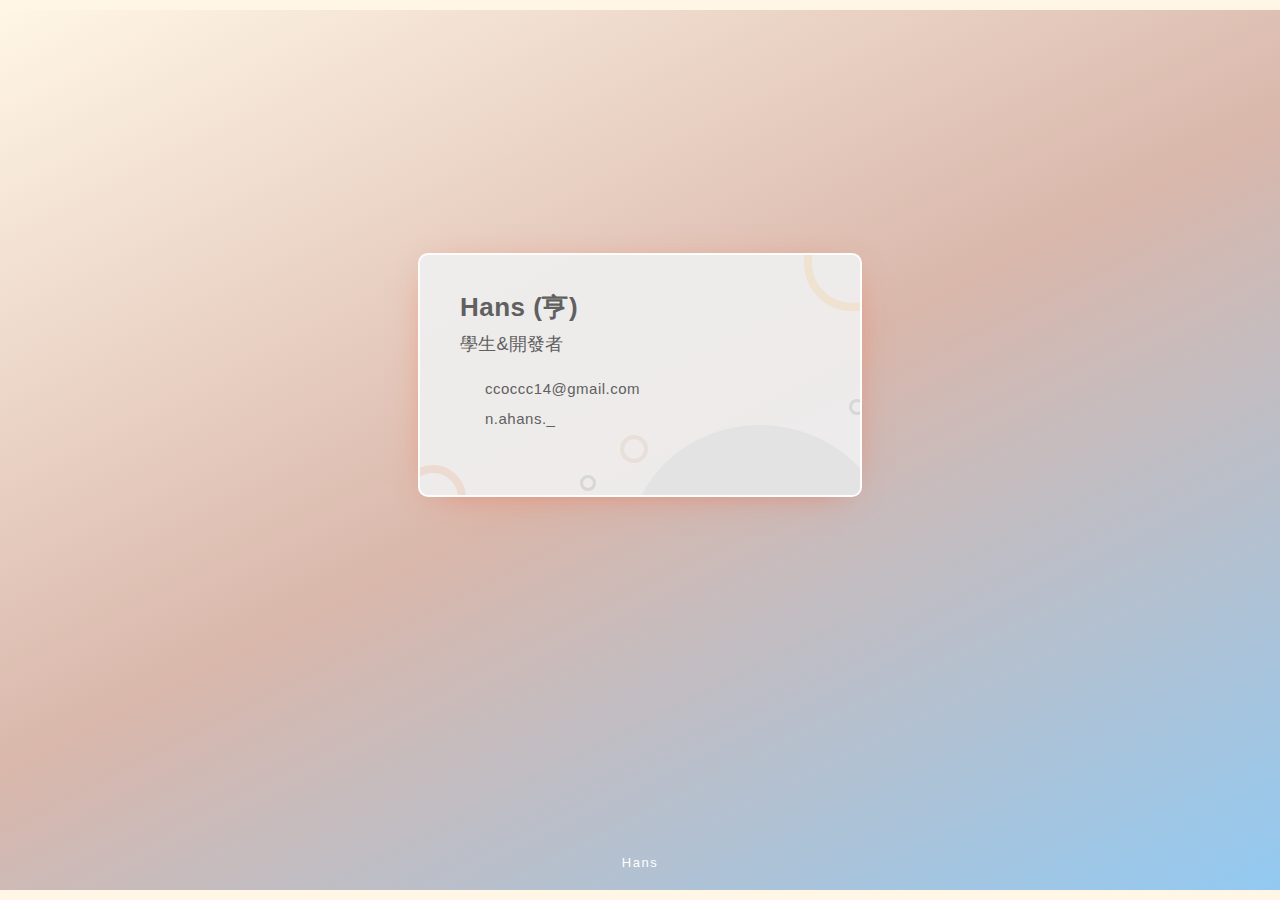
==== index.html @ b52e093e "modified:   index.html" ====
<!DOCTYPE html>
<html lang="en">

<head>
  <meta charset="UTF-8">
  <title>Hans-亨</title>
  <link rel="stylesheet" href="./style.css">
  <meta name="viewport" content="width=device-width, initial-scale=1.0">
</head>

<body>
  <div class="namecard">
    <h2>Hans (亨)</h2>
    <h3>學生&開發者</h3>
    <div class="mail">ccoccc14@gmail.com</div>
    <div class="igid">n.ahans._</div>
    <a href="https://linktr.ee/n.ahans._" target="_blank"><div class="qr"></div></a>
    <div class="circle circle1"></div>
    <div class="circle circle2"></div>
    <div class="circle circle3"></div>
    <div class="circle circle4"></div>
    <div class="circle circle5"></div>
    <div class="circle circle6"></div>

  </div>

  <div class="copy">Hans</div>
  <!-- partial -->

</body>

</html>
---- style.css ----
a{
  text-decoration: none;
}
a:hover {
    transition: .3s
}

body,html {
    width: 100%;
    height: 100%;
    padding: 0;
    margin: 0;
    background: linear-gradient( 333deg, #92c9f1, #d9b7ab, #fff6e6);
    border-top: 5px solid #fff6e6;
    border-bottom: 5px solid #fff6e6;
    box-sizing: border-box;
    overflow: hidden;
    font-family: 'Baloo 2', 'Noto Sans TC', sans-serif;
}

.bgmark{
    font-size: 20rem;
    font-weight: 400;
    line-height: 25rem;
    color: #f5f5f51c;
    text-align: center;
    top: 0;
    position: absolute;
    z-index: 0;
}

.namecard {
    width: 360px;
    height: 160px;
    padding: 40px;
    margin: auto;
    margin-top: 27vh;
    background: #efefefed;
    border-radius: 10px;
    border: solid 2px #ffffffe0;
    position: relative;
    overflow: hidden;
    letter-spacing: 0.5px;
    color: #606060;
    box-shadow:0 5px 35px -18px rgb(243 79 42 / 82%);
    transition-duration: .2s;
}

.namecard:hover{
    margin-top: 28vh;
    box-shadow: 0px 15px 30px -20px rgb(143 79 42 / 72%)
}


.qr{
   width: 140px;
   height: 140px;
   position: absolute;
   right: 35px;
   bottom: 50px;
   background: url(https://images-ext-2.discordapp.net/external/Av8R_G99vcV7LTo66HN3oDi737zAjpGGHrXaFAf8c18/%3Fsize%3D1024/https/cdn.discordapp.com/avatars/851062442330816522/a_492b3c7e87d2b6f95b4c23c0c71d0eff.gif?width=600&height=600);
   border-radius: 8px;
   background-size: cover;
   z-index: 88;
}

.circle {
  position: absolute;
}

.circle1{
    width: 80px;
    height: 80px;
    border-radius: 100%;
    top: -40px;
    right: -40px;
    border: 8px solid #efe2d0;
}

.circle2{
    width: 50px;
    height: 50px;
    border-radius: 100%;
    top: 210px;
    left: -20px;
    border: 8px solid #eddbd2;
}

.circle3{
    width: 20px;
    height: 20px;
    border-radius: 100%;
    top: 180px;
    left: 200px;
    border: 4px solid #e7dfd8;
}

.circle4{
    width: 60px;
    height: 40px;
    border-radius: 100%;
    bottom: -170px;
    right: -30px;
    border: 100px solid #e3e3e3;
}

.circle5{
    width: 10px;
    height: 10px;
    border-radius: 100%;
    top: 220px;
    left: 160px;
    border: 3px solid #d5d7d9;
}

.circle6{
    width: 10px;
    height: 10px;
    border-radius: 100%;
    bottom: 80px;
    right: -5px;
    border: 3px solid #d5d7d9;
}

.namecard h2{
  margin-top: -5px;
  height: 20px;
  font-size: 26px;
  font-weight: 600;
  color: #606060;
  letter-spacing: 0.5px;
  posititon: relative;
  z-index:88;
}
.namecard h3{
  color: #606060;
  height: 24px;
  font-weight: 500;
  font-size: 18px;
  letter-spacing: 0.2px;
}

.mail {
    padding-left: 25px;
    background: url('https://cdn0.iconfinder.com/data/icons/eon-social-media-contact-info-2/32/mail_email_e-mail_letter-48.png') no-repeat;
    background-size: 16px 16px;
    background-position: 0 8px;
    line-height: 30px;
    font-size: 15px;
}
  
.phone {
    padding-left: 25px;
    background: url('https://cdn0.iconfinder.com/data/icons/mobile-basic-vol-1/32/Mobile_Iphone-48.png') no-repeat;
    background-size: 16px 16px;
    background-position: 0 8px;
    line-height: 30px;
    font-size: 15px;
}
  
.igid{
    padding-left: 25px;
    background: url('https://cdn2.iconfinder.com/data/icons/social-networks-18/100/Instagram_logo-512.png') no-repeat;
    background-size: 16px 16px;
    background-position: 0 8px;
    line-height: 30px;
    font-size: 15px;
    
}

.copy{
    width: 100vw;
    text-align: center;
    color: #fff;
    font-weight: 400;
    font-size: 13px;
    letter-spacing: 1.5px;
    position: absolute;
    bottom: 30px;
}
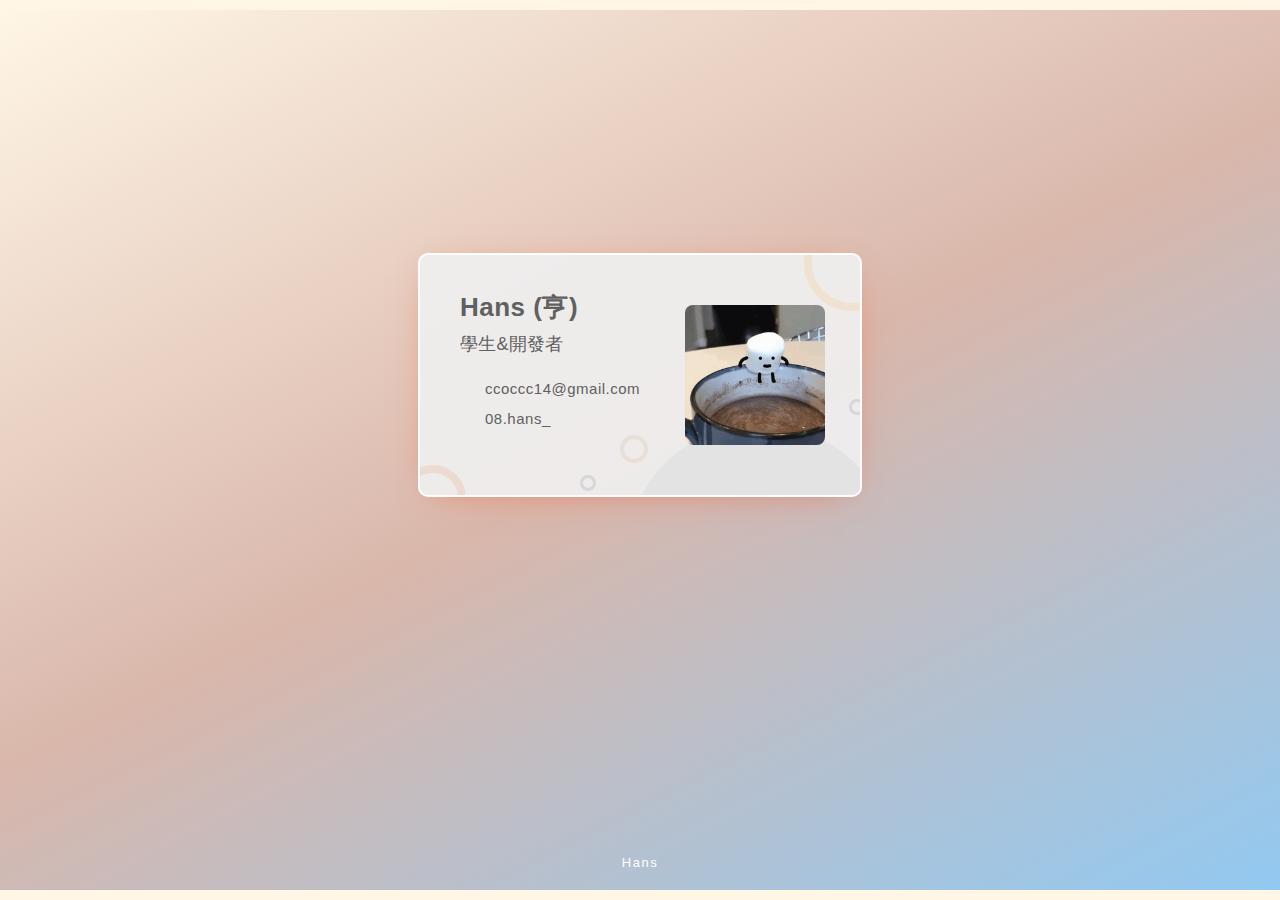
==== commit e375bb63: "new file:   avatar.gif 	modified:   index.html 	modified:   style.css" ====
--- a/index.html
+++ b/index.html
@@ -4,6 +4,10 @@
 <head>
   <meta charset="UTF-8">
   <title>Hans-亨</title>
+  <meta name="description" content="嗨嗨!!我是一位台灣的高中生.w.">
+  <meta property="og:title" content="Hans-亨" />
+  <meta property="og:image" content="./avatar.gif" />
+  <meta property="og:description" content="嗨嗨!!我是一位台灣的高中生.w." />
   <link rel="stylesheet" href="./style.css">
   <meta name="viewport" content="width=device-width, initial-scale=1.0">
 </head>
@@ -13,8 +17,10 @@
     <h2>Hans (亨)</h2>
     <h3>學生&開發者</h3>
     <div class="mail">ccoccc14@gmail.com</div>
-    <div class="igid">n.ahans._</div>
-    <a href="https://linktr.ee/n.ahans._" target="_blank"><div class="qr"></div></a>
+    <div class="igid">08.hans_</div>
+    <a href="https://linktr.ee/08.hans_" target="_blank">
+      <div class="qr"></div>
+    </a>
     <div class="circle circle1"></div>
     <div class="circle circle2"></div>
     <div class="circle circle3"></div>
--- a/style.css
+++ b/style.css
@@ -1,24 +1,26 @@
-a{
-  text-decoration: none;
-}
-a:hover {
+a {
+    text-decoration: none;
+  }
+
+  a:hover {
     transition: .3s
-}
-
-body,html {
+  }
+
+  body,
+  html {
     width: 100%;
     height: 100%;
     padding: 0;
     margin: 0;
-    background: linear-gradient( 333deg, #92c9f1, #d9b7ab, #fff6e6);
+    background: linear-gradient(333deg, #92c9f1, #d9b7ab, #fff6e6);
     border-top: 5px solid #fff6e6;
     border-bottom: 5px solid #fff6e6;
     box-sizing: border-box;
     overflow: hidden;
     font-family: 'Baloo 2', 'Noto Sans TC', sans-serif;
-}
-
-.bgmark{
+  }
+
+  .bgmark {
     font-size: 20rem;
     font-weight: 400;
     line-height: 25rem;
@@ -27,9 +29,9 @@
     top: 0;
     position: absolute;
     z-index: 0;
-}
-
-.namecard {
+  }
+
+  .namecard {
     width: 360px;
     height: 160px;
     padding: 40px;
@@ -42,133 +44,132 @@
     overflow: hidden;
     letter-spacing: 0.5px;
     color: #606060;
-    box-shadow:0 5px 35px -18px rgb(243 79 42 / 82%);
+    box-shadow: 0 5px 35px -18px rgb(243 79 42 / 82%);
     transition-duration: .2s;
-}
-
-.namecard:hover{
-    margin-top: 28vh;
-    box-shadow: 0px 15px 30px -20px rgb(143 79 42 / 72%)
-}
-
-
-.qr{
-   width: 140px;
-   height: 140px;
-   position: absolute;
-   right: 35px;
-   bottom: 50px;
-   background: url(https://images-ext-2.discordapp.net/external/Av8R_G99vcV7LTo66HN3oDi737zAjpGGHrXaFAf8c18/%3Fsize%3D1024/https/cdn.discordapp.com/avatars/851062442330816522/a_492b3c7e87d2b6f95b4c23c0c71d0eff.gif?width=600&height=600);
-   border-radius: 8px;
-   background-size: cover;
-   z-index: 88;
-}
-
-.circle {
-  position: absolute;
-}
-
-.circle1{
+  }
+
+
+
+
+
+  .qr {
+    width: 140px;
+    height: 140px;
+    position: absolute;
+    right: 35px;
+    bottom: 50px;
+    background: url(./avatar.gif);
+    border-radius: 8px;
+    background-size: cover;
+    z-index: 88;
+  }
+
+  .circle {
+    position: absolute;
+  }
+
+  .circle1 {
     width: 80px;
     height: 80px;
     border-radius: 100%;
     top: -40px;
     right: -40px;
     border: 8px solid #efe2d0;
-}
-
-.circle2{
+  }
+
+  .circle2 {
     width: 50px;
     height: 50px;
     border-radius: 100%;
     top: 210px;
     left: -20px;
     border: 8px solid #eddbd2;
-}
-
-.circle3{
+  }
+
+  .circle3 {
     width: 20px;
     height: 20px;
     border-radius: 100%;
     top: 180px;
     left: 200px;
     border: 4px solid #e7dfd8;
-}
-
-.circle4{
+  }
+
+  .circle4 {
     width: 60px;
     height: 40px;
     border-radius: 100%;
     bottom: -170px;
     right: -30px;
     border: 100px solid #e3e3e3;
-}
-
-.circle5{
+  }
+
+  .circle5 {
     width: 10px;
     height: 10px;
     border-radius: 100%;
     top: 220px;
     left: 160px;
     border: 3px solid #d5d7d9;
-}
-
-.circle6{
+  }
+
+  .circle6 {
     width: 10px;
     height: 10px;
     border-radius: 100%;
     bottom: 80px;
     right: -5px;
     border: 3px solid #d5d7d9;
-}
-
-.namecard h2{
-  margin-top: -5px;
-  height: 20px;
-  font-size: 26px;
-  font-weight: 600;
-  color: #606060;
-  letter-spacing: 0.5px;
-  posititon: relative;
-  z-index:88;
-}
-.namecard h3{
-  color: #606060;
-  height: 24px;
-  font-weight: 500;
-  font-size: 18px;
-  letter-spacing: 0.2px;
-}
-
-.mail {
+  }
+
+  .namecard h2 {
+    margin-top: -5px;
+    height: 20px;
+    font-size: 26px;
+    font-weight: 600;
+    color: #606060;
+    letter-spacing: 0.5px;
+    posititon: relative;
+    z-index: 88;
+  }
+
+  .namecard h3 {
+    color: #606060;
+    height: 24px;
+    font-weight: 500;
+    font-size: 18px;
+    letter-spacing: 0.2px;
+  }
+
+  .mail {
     padding-left: 25px;
     background: url('https://cdn0.iconfinder.com/data/icons/eon-social-media-contact-info-2/32/mail_email_e-mail_letter-48.png') no-repeat;
     background-size: 16px 16px;
     background-position: 0 8px;
     line-height: 30px;
     font-size: 15px;
-}
-  
-.phone {
+  }
+
+  .phone {
     padding-left: 25px;
     background: url('https://cdn0.iconfinder.com/data/icons/mobile-basic-vol-1/32/Mobile_Iphone-48.png') no-repeat;
     background-size: 16px 16px;
     background-position: 0 8px;
     line-height: 30px;
     font-size: 15px;
-}
-  
-.igid{
+  }
+
+  .igid {
     padding-left: 25px;
     background: url('https://cdn2.iconfinder.com/data/icons/social-networks-18/100/Instagram_logo-512.png') no-repeat;
     background-size: 16px 16px;
     background-position: 0 8px;
     line-height: 30px;
     font-size: 15px;
-    
-}
-
-.copy{
+
+  }
+
+  .copy {
     width: 100vw;
     text-align: center;
     color: #fff;
@@ -177,4 +178,30 @@
     letter-spacing: 1.5px;
     position: absolute;
     bottom: 30px;
-}+  }
+
+  @media only screen and (max-width: 600px) {
+    .namecard {
+      width: 160px;
+      height: 360px;
+      margin-top: 0;
+      /* 移除垂直方向的間距 */
+      transform: rotate(0);
+      margin:23%
+      /* 移除卡片的旋轉 */
+    }
+
+
+
+  }
+
+  @media only screen and (min-width: 601px) {
+    .namecard {
+      transform: rotate(0);
+    }
+
+    .namecard:hover {
+      margin-top: 28vh;
+      /* 在大屏幕上使用较大的移动幅度 */
+    }
+  }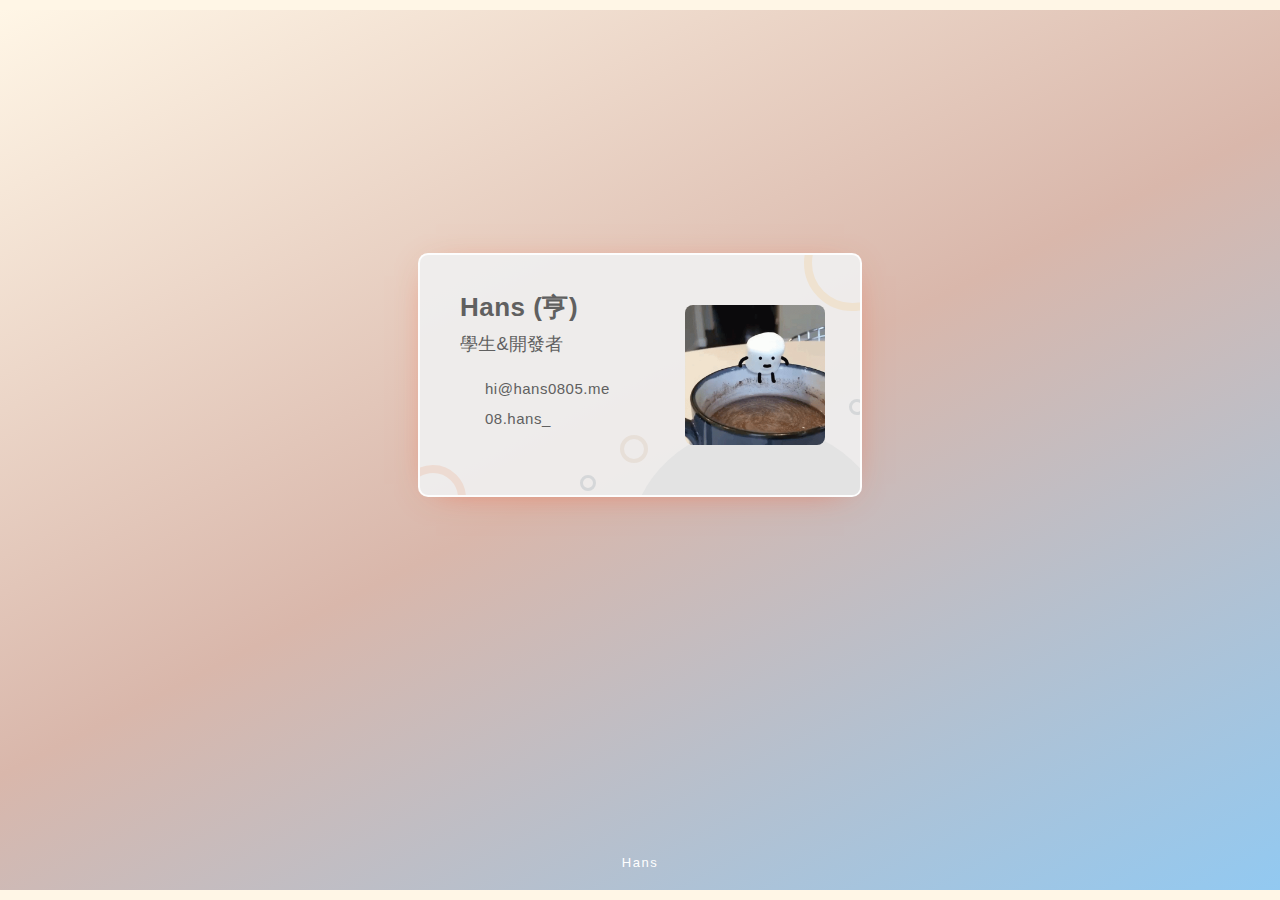
==== commit dbd6cd7f: "Update index.html" ====
--- a/index.html
+++ b/index.html
@@ -10,13 +10,69 @@
   <meta property="og:description" content="嗨嗨!!我是一位台灣的高中生.w." />
   <link rel="stylesheet" href="./style.css">
   <meta name="viewport" content="width=device-width, initial-scale=1.0">
+  <!-- Google tag (gtag.js) -->
+<script async src="https://www.googletagmanager.com/gtag/js?id=G-DR4VR4K20V"></script>
+<script>
+  window.dataLayer = window.dataLayer || [];
+  function gtag(){dataLayer.push(arguments);}
+  gtag('js', new Date());
+
+  gtag('config', 'G-DR4VR4K20V');
+</script>
+<!--下雪
+  <script src="https://code.jquery.com/jquery-3.6.0.min.js"></script>
+  <script type="text/javascript">
+(function($){
+	$.fn.snow = function(options){
+	var $flake = $('<div id="snowbox" />').css({'position': 'absolute','z-index':'9999', 'top': '-50px'}).html('&#10052;'),
+	documentHeight 	= $(document).height(),
+	documentWidth	= $(document).width(),
+	defaults = {
+		minSize		: 10,
+		maxSize		: 20,
+		newOn		: 1000,
+		flakeColor	: "#AFDAEF" /* 此处可以定义雪花颜色，若要白色可以改为#FFFFFF */
+	},
+	options	= $.extend({}, defaults, options);
+	var interval= setInterval( function(){
+	var startPositionLeft = Math.random() * documentWidth - 100,
+	startOpacity = 0.5 + Math.random(),
+	sizeFlake = options.minSize + Math.random() * options.maxSize,
+	endPositionTop = documentHeight - 200,
+	endPositionLeft = startPositionLeft - 500 + Math.random() * 500,
+	durationFall = documentHeight * 10 + Math.random() * 5000;
+	$flake.clone().appendTo('body').css({
+		left: startPositionLeft,
+		opacity: startOpacity,
+		'font-size': sizeFlake,
+		color: options.flakeColor
+	}).animate({
+		top: endPositionTop,
+		left: endPositionLeft,
+		opacity: 0.2
+	},durationFall,'linear',function(){
+		$(this).remove()
+	});
+	}, options.newOn);
+    };
+})(jQuery);
+$(function(){
+    $.fn.snow({ 
+	    minSize: 5, /* 定义雪花最小尺寸 */
+	    maxSize: 50,/* 定义雪花最大尺寸 */
+	    newOn: 300  /* 定义密集程度，数字越小越密集 */
+    });
+});
+  </script>
+	-->
+	
 </head>
 
 <body>
   <div class="namecard">
     <h2>Hans (亨)</h2>
     <h3>學生&開發者</h3>
-    <div class="mail">ccoccc14@gmail.com</div>
+    <div class="mail"><a style="color:#606060" href="mailto:hi@hans0805.me">hi@hans0805.me</a></div>
     <div class="igid">08.hans_</div>
     <a href="https://linktr.ee/08.hans_" target="_blank">
       <div class="qr"></div>
@@ -35,4 +91,4 @@
 
 </body>
 
-</html>+</html>
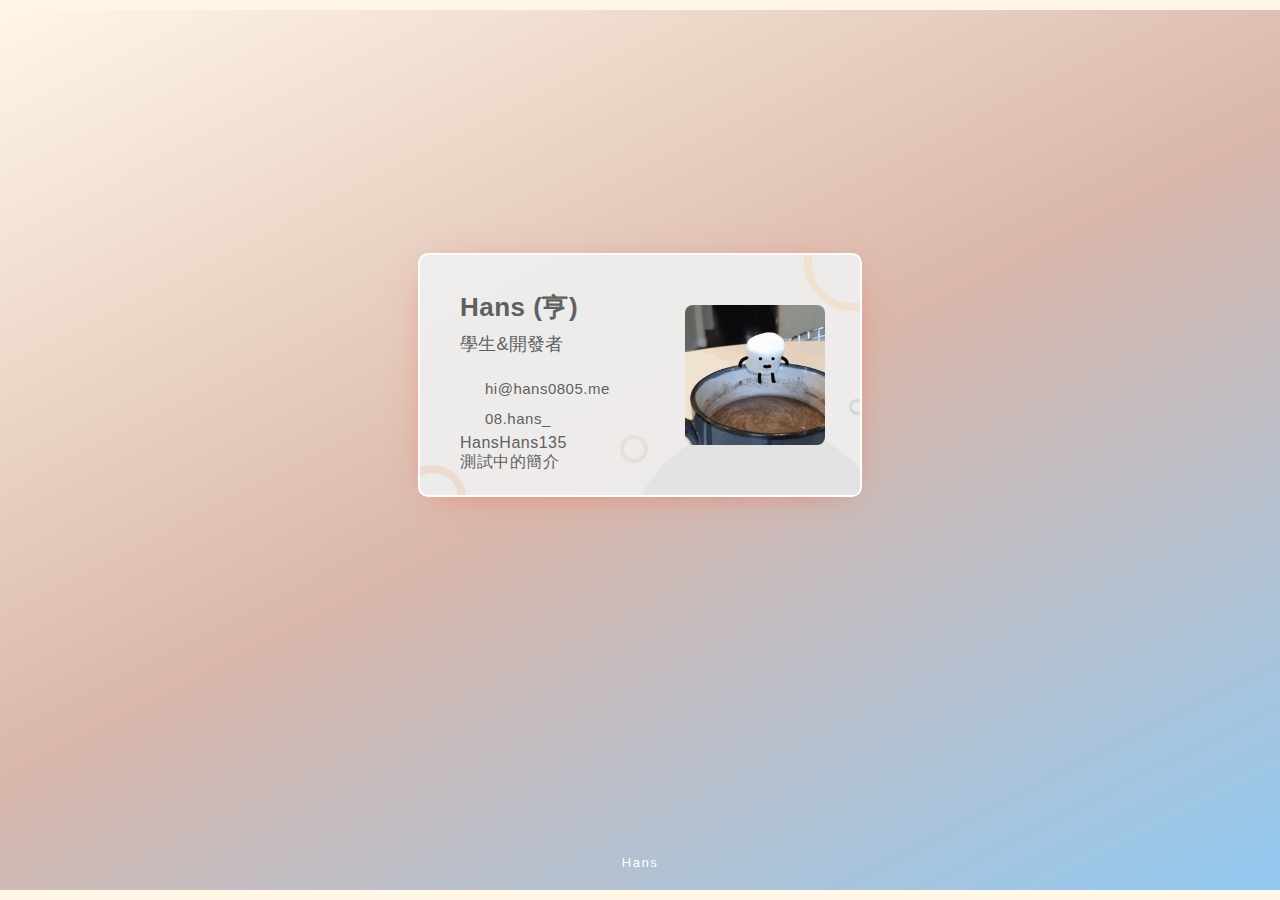
==== commit 44e3144b: "修復輪播" ====
--- a/index.html
+++ b/index.html
@@ -1,94 +1,103 @@
-<!DOCTYPE html>
-<html lang="en">
-
-<head>
-  <meta charset="UTF-8">
-  <title>Hans-亨</title>
-  <meta name="description" content="嗨嗨!!我是一位台灣的高中生.w.">
-  <meta property="og:title" content="Hans-亨" />
-  <meta property="og:image" content="./avatar.gif" />
-  <meta property="og:description" content="嗨嗨!!我是一位台灣的高中生.w." />
-  <link rel="stylesheet" href="./style.css">
-  <meta name="viewport" content="width=device-width, initial-scale=1.0">
-  <!-- Google tag (gtag.js) -->
-<script async src="https://www.googletagmanager.com/gtag/js?id=G-DR4VR4K20V"></script>
-<script>
-  window.dataLayer = window.dataLayer || [];
-  function gtag(){dataLayer.push(arguments);}
-  gtag('js', new Date());
-
-  gtag('config', 'G-DR4VR4K20V');
-</script>
-<!--下雪
-  <script src="https://code.jquery.com/jquery-3.6.0.min.js"></script>
-  <script type="text/javascript">
-(function($){
-	$.fn.snow = function(options){
-	var $flake = $('<div id="snowbox" />').css({'position': 'absolute','z-index':'9999', 'top': '-50px'}).html('&#10052;'),
-	documentHeight 	= $(document).height(),
-	documentWidth	= $(document).width(),
-	defaults = {
-		minSize		: 10,
-		maxSize		: 20,
-		newOn		: 1000,
-		flakeColor	: "#AFDAEF" /* 此处可以定义雪花颜色，若要白色可以改为#FFFFFF */
-	},
-	options	= $.extend({}, defaults, options);
-	var interval= setInterval( function(){
-	var startPositionLeft = Math.random() * documentWidth - 100,
-	startOpacity = 0.5 + Math.random(),
-	sizeFlake = options.minSize + Math.random() * options.maxSize,
-	endPositionTop = documentHeight - 200,
-	endPositionLeft = startPositionLeft - 500 + Math.random() * 500,
-	durationFall = documentHeight * 10 + Math.random() * 5000;
-	$flake.clone().appendTo('body').css({
-		left: startPositionLeft,
-		opacity: startOpacity,
-		'font-size': sizeFlake,
-		color: options.flakeColor
-	}).animate({
-		top: endPositionTop,
-		left: endPositionLeft,
-		opacity: 0.2
-	},durationFall,'linear',function(){
-		$(this).remove()
-	});
-	}, options.newOn);
-    };
-})(jQuery);
-$(function(){
-    $.fn.snow({ 
-	    minSize: 5, /* 定义雪花最小尺寸 */
-	    maxSize: 50,/* 定义雪花最大尺寸 */
-	    newOn: 300  /* 定义密集程度，数字越小越密集 */
-    });
-});
-  </script>
-	-->
-	
-</head>
-
-<body>
-  <div class="namecard">
-    <h2>Hans (亨)</h2>
-    <h3>學生&開發者</h3>
-    <div class="mail"><a style="color:#606060" href="mailto:hi@hans0805.me">hi@hans0805.me</a></div>
-    <div class="igid">08.hans_</div>
-    <a href="https://linktr.ee/08.hans_" target="_blank">
-      <div class="qr"></div>
-    </a>
-    <div class="circle circle1"></div>
-    <div class="circle circle2"></div>
-    <div class="circle circle3"></div>
-    <div class="circle circle4"></div>
-    <div class="circle circle5"></div>
-    <div class="circle circle6"></div>
-
-  </div>
-
-  <div class="copy">Hans</div>
-  <!-- partial -->
-
-</body>
-
-</html>
+<!DOCTYPE html>
+<html lang="en">
+
+<head>
+  <meta charset="UTF-8">
+  <title>Hans-亨</title>
+  <meta name="description" content="嗨嗨!!我是一位台灣的高中生.w.">
+  <meta property="og:title" content="Hans-亨" />
+  <meta property="og:image" content="./avatar.gif" />
+  <meta property="og:description" content="嗨嗨!!我是一位台灣的高中生.w." />
+  <link rel="stylesheet" href="./style.css">
+  <meta name="viewport" content="width=device-width, initial-scale=1.0">
+	  <script defer src="https://view.hans0805.me/script.js" data-website-id="24f16021-e261-496d-9cca-37b70c80641a"></script>
+  
+  <!-- Google tag (gtag.js) -->
+  <script async src="https://www.googletagmanager.com/gtag/js?id=G-DR4VR4K20V"></script>
+  <script>
+    window.dataLayer = window.dataLayer || [];
+    function gtag() { dataLayer.push(arguments); }
+    gtag('js', new Date());
+
+    gtag('config', 'G-DR4VR4K20V');
+  </script>
+  
+  <script src="https://code.jquery.com/jquery-3.6.0.min.js"></script>
+  <script type="text/javascript">
+(function($){
+	$.fn.snow = function(options){
+	var $flake = $('<div id="snowbox" />').css({'position': 'absolute','z-index':'9999', 'top': '-50px'}).html('&#10052;'),
+	documentHeight 	= $(document).height(),
+	documentWidth	= $(document).width(),
+	defaults = {
+		minSize		: 10,
+		maxSize		: 20,
+		newOn		: 1000,
+		flakeColor	: "#AFDAEF" /* 此处可以定义雪花颜色，若要白色可以改为#FFFFFF */
+	},
+	options	= $.extend({}, defaults, options);
+	var interval= setInterval( function(){
+	var startPositionLeft = Math.random() * documentWidth - 100,
+	startOpacity = 0.5 + Math.random(),
+	sizeFlake = options.minSize + Math.random() * options.maxSize,
+	endPositionTop = documentHeight - 200,
+	endPositionLeft = startPositionLeft - 500 + Math.random() * 500,
+	durationFall = documentHeight * 10 + Math.random() * 5000;
+	$flake.clone().appendTo('body').css({
+		left: startPositionLeft,
+		opacity: startOpacity,
+		'font-size': sizeFlake,
+		color: options.flakeColor
+	}).animate({
+		top: endPositionTop,
+		left: endPositionLeft,
+		opacity: 0.2
+	},durationFall,'linear',function(){
+		$(this).remove()
+	});
+	}, options.newOn);
+    };
+})(jQuery);
+$(function(){
+    $.fn.snow({ 
+	    minSize: 5, /* 定义雪花最小尺寸 */
+	    maxSize: 50,/* 定义雪花最大尺寸 */
+	    newOn: 300  /* 定义密集程度，数字越小越密集 */
+    });
+});
+  </script>
+  <script>
+    function info_me() {
+      var message="我的小小資訊:\n🚹/🇹🇼/15y\n\n我擅長的:\n網頁後端/各大平台機器人開發\n\n我參與過的社群:\n> COSCUP 2023 會眾\n> SITCON 2024 場務組";
+      alert(message)
+    }
+  </script>
+
+</head>
+
+<body>
+  <div class="namecard">
+    <h2>Hans (亨)</h2>
+    <h3>學生&開發者</h3>
+    <div class="mail"><a style="color:#606060" href="mailto:hi@hans0805.me">hi@hans0805.me</a></div>
+    <div class="igid"><a style="color:#606060" href="https://www.instagram.com/08.hans_" target="_blank">08.hans_</a></div>
+    <div class="github"><a style="color:#606060" href="https://github.com/HansHans135" target="_blank">HansHans135</a></div>
+    <div class="info"><a href="/test" style="color:#606060">測試中的簡介</a></div>
+    <a href="https://linktr.ee/08.hans_" target="_blank">
+      <div class="qr"></div>
+    </a>
+    <div class="circle circle1"></div>
+    <div class="circle circle2"></div>
+    <div class="circle circle3"></div>
+    <div class="circle circle4"></div>
+    <!--<div class="circle circle5"></div>-->
+    <div class="circle circle6"></div>
+
+  </div>
+
+  <div class="copy">Hans</div>
+  <!-- partial -->
+
+</body>
+
+</html>
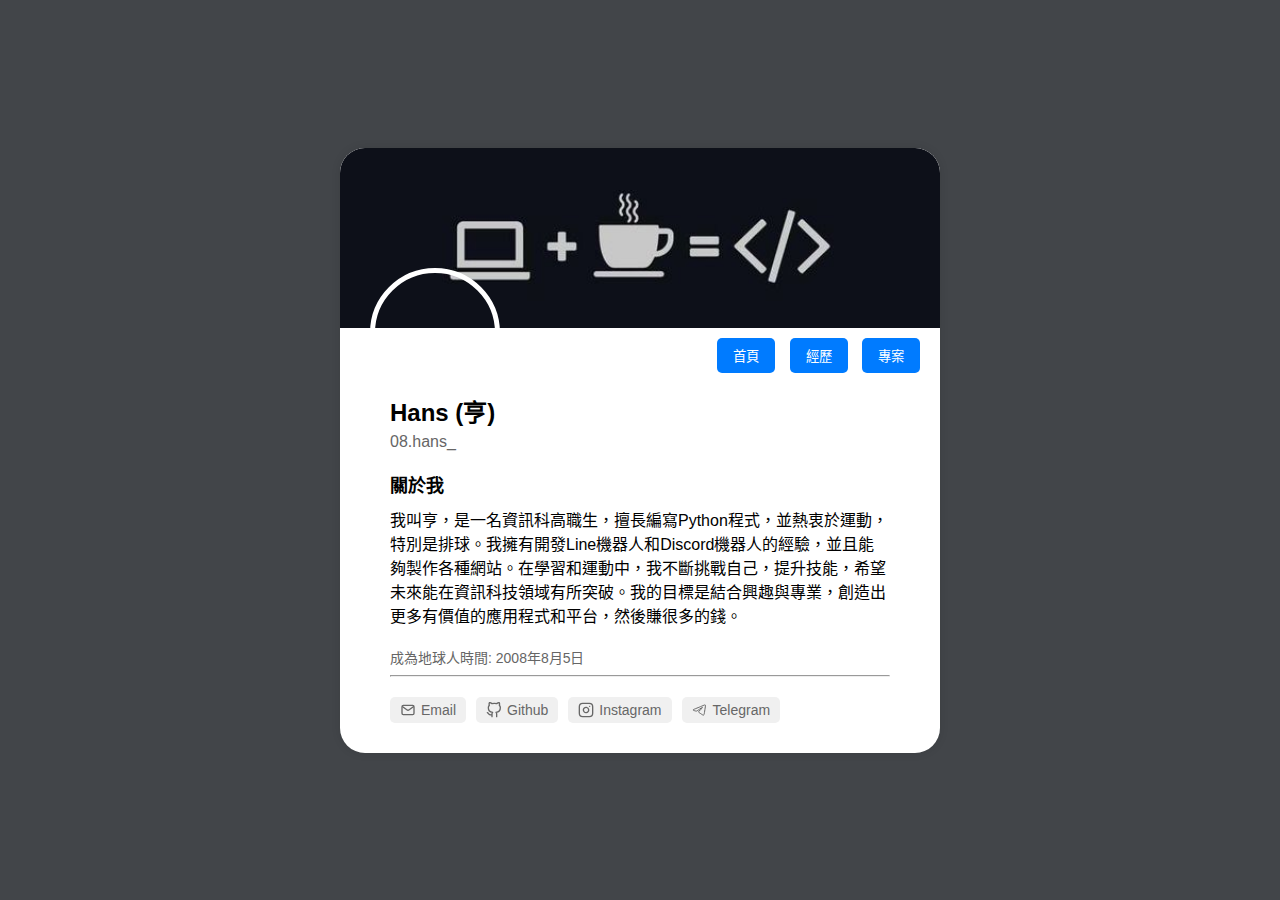
==== commit 9a2174b4: "v2上線，將v1移動至hans-is.dev" ====
--- a/index.html
+++ b/index.html
@@ -1,103 +1,764 @@
 <!DOCTYPE html>
-<html lang="en">
+<html lang="zh-TW">
 
 <head>
-  <meta charset="UTF-8">
-  <title>Hans-亨</title>
-  <meta name="description" content="嗨嗨!!我是一位台灣的高中生.w.">
-  <meta property="og:title" content="Hans-亨" />
-  <meta property="og:image" content="./avatar.gif" />
-  <meta property="og:description" content="嗨嗨!!我是一位台灣的高中生.w." />
-  <link rel="stylesheet" href="./style.css">
-  <meta name="viewport" content="width=device-width, initial-scale=1.0">
-	  <script defer src="https://view.hans0805.me/script.js" data-website-id="24f16021-e261-496d-9cca-37b70c80641a"></script>
-  
-  <!-- Google tag (gtag.js) -->
-  <script async src="https://www.googletagmanager.com/gtag/js?id=G-DR4VR4K20V"></script>
-  <script>
-    window.dataLayer = window.dataLayer || [];
-    function gtag() { dataLayer.push(arguments); }
-    gtag('js', new Date());
-
-    gtag('config', 'G-DR4VR4K20V');
-  </script>
-  
-  <script src="https://code.jquery.com/jquery-3.6.0.min.js"></script>
-  <script type="text/javascript">
-(function($){
-	$.fn.snow = function(options){
-	var $flake = $('<div id="snowbox" />').css({'position': 'absolute','z-index':'9999', 'top': '-50px'}).html('&#10052;'),
-	documentHeight 	= $(document).height(),
-	documentWidth	= $(document).width(),
-	defaults = {
-		minSize		: 10,
-		maxSize		: 20,
-		newOn		: 1000,
-		flakeColor	: "#AFDAEF" /* 此处可以定义雪花颜色，若要白色可以改为#FFFFFF */
-	},
-	options	= $.extend({}, defaults, options);
-	var interval= setInterval( function(){
-	var startPositionLeft = Math.random() * documentWidth - 100,
-	startOpacity = 0.5 + Math.random(),
-	sizeFlake = options.minSize + Math.random() * options.maxSize,
-	endPositionTop = documentHeight - 200,
-	endPositionLeft = startPositionLeft - 500 + Math.random() * 500,
-	durationFall = documentHeight * 10 + Math.random() * 5000;
-	$flake.clone().appendTo('body').css({
-		left: startPositionLeft,
-		opacity: startOpacity,
-		'font-size': sizeFlake,
-		color: options.flakeColor
-	}).animate({
-		top: endPositionTop,
-		left: endPositionLeft,
-		opacity: 0.2
-	},durationFall,'linear',function(){
-		$(this).remove()
-	});
-	}, options.newOn);
-    };
-})(jQuery);
-$(function(){
-    $.fn.snow({ 
-	    minSize: 5, /* 定义雪花最小尺寸 */
-	    maxSize: 50,/* 定义雪花最大尺寸 */
-	    newOn: 300  /* 定义密集程度，数字越小越密集 */
-    });
-});
-  </script>
-  <script>
-    function info_me() {
-      var message="我的小小資訊:\n🚹/🇹🇼/15y\n\n我擅長的:\n網頁後端/各大平台機器人開發\n\n我參與過的社群:\n> COSCUP 2023 會眾\n> SITCON 2024 場務組";
-      alert(message)
-    }
-  </script>
+    <meta charset="UTF-8">
+    <meta name="viewport" content="width=device-width, initial-scale=1.0">
+    <title>Hans - 亨</title>
+    <meta name="description" content="來自台灣的高中生，擅長與後端打交道">
+    <meta property="og:title" content="Hans - 亨" />
+    <meta property="og:image" content="/img/avatar.jpg" />
+    <meta property="og:description" content="來自台灣的高中生，擅長與後端打交道" />
+    <script src="https://code.jquery.com/jquery-3.6.0.min.js"></script>
+    <script type="text/javascript">
+        (function ($) {
+            $.fn.snow = function (options) {
+                var $flake = $('<div id="snowbox" />').css({ 'position': 'absolute', 'z-index': '9999', 'top': '-50px' }).html('&#10052;'),
+                    documentHeight = $(document).height(),
+                    documentWidth = $(document).width(),
+                    defaults = {
+                        minSize: 10,
+                        maxSize: 20,
+                        newOn: 1000,
+                        flakeColor: "#AFDAEF" /* 此处可以定义雪花颜色，若要白色可以改为#FFFFFF */
+                    },
+                    options = $.extend({}, defaults, options);
+                var interval = setInterval(function () {
+                    var startPositionLeft = Math.random() * documentWidth - 100,
+                        startOpacity = 0.5 + Math.random(),
+                        sizeFlake = options.minSize + Math.random() * options.maxSize,
+                        endPositionTop = documentHeight - 200,
+                        endPositionLeft = startPositionLeft - 500 + Math.random() * 500,
+                        durationFall = documentHeight * 10 + Math.random() * 5000;
+                    $flake.clone().appendTo('body').css({
+                        left: startPositionLeft,
+                        opacity: startOpacity,
+                        'font-size': sizeFlake,
+                        color: options.flakeColor
+                    }).animate({
+                        top: endPositionTop,
+                        left: endPositionLeft,
+                        opacity: 0.2
+                    }, durationFall, 'linear', function () {
+                        $(this).remove()
+                    });
+                }, options.newOn);
+            };
+        })(jQuery);
+        $(function () {
+            $.fn.snow({
+                minSize: 5, /* 定義雪花最小尺寸 */
+                maxSize: 50,/* 定義雪花最大尺寸 */
+                newOn: 200  /* 定義密集程度，數字越小越密集 */
+            });
+        });
+    </script>
+    <style>
+        body,
+        html {
+            margin: 0;
+            padding: 0;
+            height: 100%;
+            font-family: Arial, sans-serif;
+            background-color: #424549;
+            display: flex;
+            justify-content: center;
+            align-items: center;
+        }
+
+        a {
+            color: #676767;
+        }
+
+        .profile-container {
+            width: 100%;
+            max-width: 600px;
+            margin: 20px;
+            background-color: white;
+            border-radius: 25px;
+            overflow: hidden;
+            box-shadow: 0 0 10px rgba(0, 0, 0, 0.1);
+        }
+
+        .cover-photo {
+            height: 180px;
+            background-image: url("/img/cover.jpg");
+            background-color: #e0e0e0;
+            background-repeat: no-repeat;
+            background-position: center;
+            background-size: cover;
+            position: relative;
+        }
+
+        .profile-photo {
+            width: 120px;
+            height: 120px;
+            border-radius: 100px;
+            background-image: url("/img/avatar.jpg");
+            background-repeat: no-repeat;
+            background-position: center;
+            background-size: cover;
+            position: absolute;
+            bottom: -70px;
+            left: 30px;
+            border: 5px solid white;
+            transition: all 0.3s ease;
+        }
+
+        .profile-actions {
+            padding: 10px 20px;
+            text-align: right;
+        }
+
+        .profile-actions button {
+            padding: 8px 16px;
+            margin-left: 10px;
+            border: none;
+            border-radius: 5px;
+            background-color: #007bff;
+            color: white;
+            cursor: pointer;
+            transition: all 0.3s ease;
+        }
+
+        .profile-actions button:hover {
+            background-color: #0056b3;
+            transform: translateY(-2px);
+        }
+
+        .profile-info {
+            padding: 10px 50px 20px;
+        }
+
+        .profile-name {
+            font-size: 24px;
+            font-weight: bold;
+            margin-bottom: 5px;
+        }
+
+        .profile-username {
+            color: #666;
+            margin-bottom: 20px;
+        }
+
+        .about-me {
+            margin-bottom: 20px;
+        }
+
+        .about-me h3 {
+            font-size: 18px;
+            margin-bottom: 10px;
+        }
+
+        .about-me p {
+            margin: 5px 0;
+            display: flex;
+            align-items: center;
+            word-break: break-word;
+        }
+
+        .about-me svg {
+            min-width: 20px;
+            width: 20px;
+            height: 20px;
+            margin-right: 10px;
+        }
+
+        .join-date,
+        .links {
+            margin-top: 20px;
+            font-size: 14px;
+            color: #666;
+        }
+
+        .links {
+            display: flex;
+            flex-wrap: wrap;
+        }
+
+        .link-item {
+            display: inline-flex;
+            align-items: center;
+            margin-right: 10px;
+            margin-bottom: 10px;
+            padding: 5px 10px;
+            background-color: #f0f0f0;
+            border-radius: 5px;
+            transition: all 0.3s ease;
+            cursor: pointer;
+        }
+
+        .link-item:hover {
+            transform: translateY(-5px);
+            box-shadow: 0 5px 15px rgba(0, 0, 0, 0.1);
+            background-color: #e0e0e0;
+        }
+
+        .link-item svg {
+            width: 16px;
+            height: 16px;
+            margin-right: 5px;
+            transition: all 0.3s ease;
+        }
+
+        .link-item:hover svg {
+            transform: scale(1.1);
+        }
+
+        /* Carousel Styles */
+        .carousel {
+            position: relative;
+            overflow: hidden;
+            border-radius: 10px;
+            width: 100%;
+            margin-bottom: 20px;
+        }
+
+        .carousel-inner {
+            display: flex;
+            transition: transform 0.5s ease;
+            width: 100%;
+            margin: 0 auto;
+        }
+
+        .carousel-item {
+            flex: 0 0 100%;
+            width: 100%;
+            display: flex;
+            flex-wrap: wrap;
+            justify-content: space-between;
+            padding: 10px;
+            box-sizing: border-box;
+        }
+
+        .experience-block {
+            width: calc(50% - 10px);
+            background-color: #f8f9fa;
+            border-radius: 8px;
+            overflow: hidden;
+            box-shadow: 0 2px 4px rgba(0, 0, 0, 0.1);
+            margin-bottom: 20px;
+            flex-shrink: 0;
+        }
+
+        .experience-block img {
+            width: 100%;
+            aspect-ratio: 1 / 1;
+            object-fit: cover;
+            display: block;
+        }
+
+        .experience-text {
+            padding: 15px;
+        }
+
+        .experience-text h2 {
+            font-size: 16px;
+            margin-bottom: 5px;
+        }
+
+        .experience-text p {
+            font-size: 14px;
+            margin: 0;
+        }
+
+        .carousel-control {
+            position: absolute;
+            top: 50%;
+            transform: translateY(-50%);
+            background: rgba(0, 0, 0, 0.5);
+            color: white;
+            padding: 10px;
+            border-radius: 50%;
+            text-decoration: none;
+            z-index: 10;
+            width: 20px;
+            height: 20px;
+            display: flex;
+            align-items: center;
+            justify-content: center;
+            cursor: pointer;
+        }
+
+        .carousel-control.prev {
+            left: 10px;
+        }
+
+        .carousel-control.next {
+            right: 10px;
+        }
+
+        .carousel-indicators {
+            position: absolute;
+            bottom: 10px;
+            left: 50%;
+            transform: translateX(-50%);
+            display: flex;
+            gap: 10px;
+            z-index: 10;
+        }
+
+        .indicator {
+            width: 10px;
+            height: 10px;
+            border-radius: 50%;
+            background-color: rgba(0, 0, 0, 0.5);
+            cursor: pointer;
+        }
+
+        .indicator.active {
+            background-color: #000;
+        }
+
+        /* Responsive Design */
+        @media (max-width: 768px) {
+
+            body,
+            html {
+                align-items: flex-start;
+            }
+
+            .profile-container {
+                margin: 0;
+                border-radius: 0;
+                height: 100%;
+                max-height: 100vh;
+                overflow-y: auto;
+            }
+
+            .cover-photo {
+                height: 180px;
+            }
+
+            .profile-photo {
+                width: 120px;
+                height: 120px;
+                bottom: -60px;
+                left: 50%;
+                transform: translateX(-50%);
+            }
+
+            .profile-info {
+                padding: 80px 40px 20px;
+            }
+
+            .profile-name {
+                font-size: 22px;
+                text-align: center;
+            }
+
+            .profile-username {
+                text-align: center;
+            }
+
+            .profile-actions {
+                text-align: center;
+                transform: translateY(70px);
+                padding: 10px;
+                width: calc(100% - 30px);
+            }
+
+            .profile-actions button {
+                margin: 5px;
+                width: 30%;
+            }
+
+            .experience-block {
+                width: calc(50% - 5px);
+            }
+
+            .carousel-inner {
+                width: 100%;
+            }
+
+            .carousel-item {
+                padding: 5px;
+            }
+
+            .carousel-control {
+                width: 15px;
+                height: 15px;
+                padding: 8px;
+            }
+
+            .experience-text h2 {
+                font-size: 14px;
+            }
+
+            .experience-text p {
+                font-size: 12px;
+            }
+        }
+
+        @media (max-width: 480px) {
+            .profile-container {
+                margin: 0;
+            }
+
+            .profile-info {
+                padding: 80px 15px 15px;
+            }
+
+            .profile-name {
+                font-size: 20px;
+            }
+
+            .about-me p {
+                font-size: 14px;
+            }
+
+            .link-item {
+                font-size: 12px;
+            }
+
+            .experience-block {
+                width: calc(50% - 5px);
+                margin-bottom: 10px;
+            }
+
+            .carousel-inner {
+                width: 100%;
+            }
+
+            .carousel-control {
+                width: 12px;
+                height: 12px;
+                padding: 6px;
+            }
+        }
+    </style>
 
 </head>
 
 <body>
-  <div class="namecard">
-    <h2>Hans (亨)</h2>
-    <h3>學生&開發者</h3>
-    <div class="mail"><a style="color:#606060" href="mailto:hi@hans0805.me">hi@hans0805.me</a></div>
-    <div class="igid"><a style="color:#606060" href="https://www.instagram.com/08.hans_" target="_blank">08.hans_</a></div>
-    <div class="github"><a style="color:#606060" href="https://github.com/HansHans135" target="_blank">HansHans135</a></div>
-    <div class="info"><a href="/test" style="color:#606060">測試中的簡介</a></div>
-    <a href="https://linktr.ee/08.hans_" target="_blank">
-      <div class="qr"></div>
-    </a>
-    <div class="circle circle1"></div>
-    <div class="circle circle2"></div>
-    <div class="circle circle3"></div>
-    <div class="circle circle4"></div>
-    <!--<div class="circle circle5"></div>-->
-    <div class="circle circle6"></div>
-
-  </div>
-
-  <div class="copy">Hans</div>
-  <!-- partial -->
+    <div class="profile-container">
+        <div class="cover-photo">
+            <div class="profile-photo"></div>
+        </div>
+        <div class="profile-actions">
+            <nobr>
+
+                <button id="btn-page-home" onclick="go_page('home')">首頁</button>
+                <button id="btn-page-info" onclick="go_page('info')">經歷</button>
+                <button id="btn-page-project" onclick="go_page('project')">專案</button>
+            </nobr>
+        </div>
+        <div class="profile-info">
+
+            <div class="profile-name" onclick="show_name(this)">Hans (亨)</div>
+            <div class="profile-username">08.hans_</div>
+
+            <!--首頁-->
+            <div id="page-home" style="display: block;">
+                <div class="about-me">
+                    <h3>關於我</h3>
+                    <p id="info-text">
+                        我叫亨，是一名資訊科高職生，擅長編寫Python程式，並熱衷於運動，特別是排球。我擁有開發Line機器人和Discord機器人的經驗，並且能夠製作各種網站。在學習和運動中，我不斷挑戰自己，提升技能，希望未來能在資訊科技領域有所突破。我的目標是結合興趣與專業，創造出更多有價值的應用程式和平台，然後賺很多的錢。
+                    </p>
+                </div>
+                <div class="join-date">
+                    成為地球人時間: 2008年8月5日
+                </div>
+            </div>
+
+            <!--經歷-->
+            <div id="page-info" style="display: none;">
+                <div class="about-me">
+                    <h3>經歷</h3>
+                    <div class="carousel">
+                        <div class="carousel-inner">
+                            <div class="carousel-item">
+                                <div class="experience-block">
+                                    <img src="/img/about/sitcon-2024.png" alt="2024-SITCON">
+                                    <div class="experience-text">
+                                        <h2>2024 - SITCON</h2>
+                                        <p>場務</p>
+                                    </div>
+                                </div>
+                                <div class="experience-block">
+                                    <img src="/img/about/coscup-2024.jpg" alt="2024-COSCUP">
+                                    <div class="experience-text">
+                                        <h2>2024 - COSCUP</h2>
+                                        <p>會眾</p>
+                                    </div>
+                                </div>
+                            </div>
+                            <div class="carousel-item">
+                                <div class="experience-block">
+                                    <img src="/img/about/coscup-2023.png"
+                                        alt="2023 - COSCUP">
+                                    <div class="experience-text">
+                                        <h2>2023 - COSCUP</h2>
+                                        <p>會眾</p>
+                                    </div>
+                                </div>
+                                <div class="experience-block">
+                                    <img src="/img/about/THJCC.png" alt="第二屆 - THJCC">
+                                    <div class="experience-text">
+                                        <h2>第二屆 - THJCC</h2>
+                                        <p>文書長</p>
+                                    </div>
+                                </div>
+
+                            </div>
+                            <div class="carousel-item">
+                                <div class="experience-block">
+                                    <img src="/img/about/mif.png" alt="第二屆 - THJCC">
+                                    <div class="experience-text">
+                                        <h2>【MIF】可能是免費託管</h2>
+                                        <p>擁有者</p>
+                                    </div>
+                                </div>
+                                <div class="experience-block">
+                                    <img src="/img/about/hbot.png" alt="2023 - COSCUP">
+                                    <div class="experience-text">
+                                        <h2>Hbot</h2>
+                                        <p>開發者</p>
+                                    </div>
+                                </div>
+                            </div>
+                        </div>
+                        <a href="#" class="carousel-control prev">&lt;</a>
+                        <a href="#" class="carousel-control next">&gt;</a>
+                        <div class="carousel-indicators"></div>
+                    </div>
+                </div>
+            </div>
+
+            <!--專案-->
+            <div id="project-info" style="display: none;">
+                <div class="about-me">
+                    <h3>專案</h3>
+                    <div>
+                        <a href="https://th.hans0805.me" target="_blank">
+                            <div class="link-item">
+                                <svg xmlns="http://www.w3.org/2000/svg" aria-label="Threads" viewBox="0 0 192 192">
+                                    <script xmlns="" />
+                                    <path class="x19hqcy"
+                                        d="M141.537 88.9883C140.71 88.5919 139.87 88.2104 139.019 87.8451C137.537 60.5382 122.616 44.905 97.5619 44.745C97.4484 44.7443 97.3355 44.7443 97.222 44.7443C82.2364 44.7443 69.7731 51.1409 62.102 62.7807L75.881 72.2328C81.6116 63.5383 90.6052 61.6848 97.2286 61.6848C97.3051 61.6848 97.3819 61.6848 97.4576 61.6855C105.707 61.7381 111.932 64.1366 115.961 68.814C118.893 72.2193 120.854 76.925 121.825 82.8638C114.511 81.6207 106.601 81.2385 98.145 81.7233C74.3247 83.0954 59.0111 96.9879 60.0396 116.292C60.5615 126.084 65.4397 134.508 73.775 140.011C80.8224 144.663 89.899 146.938 99.3323 146.423C111.79 145.74 121.563 140.987 128.381 132.296C133.559 125.696 136.834 117.143 138.28 106.366C144.217 109.949 148.617 114.664 151.047 120.332C155.179 129.967 155.42 145.8 142.501 158.708C131.182 170.016 117.576 174.908 97.0135 175.059C74.2042 174.89 56.9538 167.575 45.7381 153.317C35.2355 139.966 29.8077 120.682 29.6052 96C29.8077 71.3178 35.2355 52.0336 45.7381 38.6827C56.9538 24.4249 74.2039 17.11 97.0132 16.9405C119.988 17.1113 137.539 24.4614 149.184 38.788C154.894 45.8136 159.199 54.6488 162.037 64.9503L178.184 60.6422C174.744 47.9622 169.331 37.0357 161.965 27.974C147.036 9.60668 125.202 0.195148 97.0695 0H96.9569C68.8816 0.19447 47.2921 9.6418 32.7883 28.0793C19.8819 44.4864 13.2244 67.3157 13.0007 95.9325L13 96L13.0007 96.0675C13.2244 124.684 19.8819 147.514 32.7883 163.921C47.2921 182.358 68.8816 191.806 96.9569 192H97.0695C122.03 191.827 139.624 185.292 154.118 170.811C173.081 151.866 172.51 128.119 166.26 113.541C161.776 103.087 153.227 94.5962 141.537 88.9883ZM98.4405 129.507C88.0005 130.095 77.1544 125.409 76.6196 115.372C76.2232 107.93 81.9158 99.626 99.0812 98.6368C101.047 98.5234 102.976 98.468 104.871 98.468C111.106 98.468 116.939 99.0737 122.242 100.233C120.264 124.935 108.662 128.946 98.4405 129.507Z" />
+                                </svg>
+                                Threads AI 貼文分析
+                            </div>
+                        </a>
+                        <br>
+                        <a href="https://no-share.go-to.lol" target="_blank">
+                            <div class="link-item">
+                                <svg fill="#000000" height="200px" width="200px" version="1.1" id="Capa_1"
+                                    xmlns="http://www.w3.org/2000/svg" xmlns:xlink="http://www.w3.org/1999/xlink"
+                                    viewBox="0 0 54.971 54.971" xml:space="preserve">
+                                    <g id="SVGRepo_bgCarrier" stroke-width="0"></g>
+                                    <g id="SVGRepo_tracerCarrier" stroke-linecap="round" stroke-linejoin="round"></g>
+                                    <g id="SVGRepo_iconCarrier">
+                                        <g>
+                                            <path
+                                                d="M51.173,3.801c-5.068-5.068-13.315-5.066-18.384,0l-9.192,9.192c-0.781,0.781-0.781,2.047,0,2.828 c0.781,0.781,2.047,0.781,2.828,0l9.192-9.192c1.691-1.69,3.951-2.622,6.363-2.622c2.413,0,4.673,0.932,6.364,2.623 s2.623,3.951,2.623,6.364c0,2.412-0.932,4.672-2.623,6.363L36.325,31.379c-3.51,3.508-9.219,3.508-12.729,0 c-0.781-0.781-2.047-0.781-2.828,0s-0.781,2.048,0,2.828c2.534,2.534,5.863,3.801,9.192,3.801s6.658-1.267,9.192-3.801 l12.021-12.021c2.447-2.446,3.795-5.711,3.795-9.192C54.968,9.512,53.62,6.248,51.173,3.801z">
+                                            </path>
+                                            <path
+                                                d="M27.132,40.57l-7.778,7.778c-1.691,1.691-3.951,2.623-6.364,2.623c-2.412,0-4.673-0.932-6.364-2.623 c-3.509-3.509-3.509-9.219,0-12.728L17.94,24.306c1.691-1.69,3.951-2.622,6.364-2.622c2.412,0,4.672,0.932,6.363,2.622 c0.781,0.781,2.047,0.781,2.828,0s0.781-2.047,0-2.828c-5.067-5.067-13.314-5.068-18.384,0L3.797,32.793 c-2.446,2.446-3.794,5.711-3.794,9.192c0,3.48,1.348,6.745,3.795,9.191c2.446,2.447,5.711,3.795,9.191,3.795 c3.481,0,6.746-1.348,9.192-3.795l7.778-7.778c0.781-0.781,0.781-2.047,0-2.828S27.913,39.789,27.132,40.57z">
+                                            </path>
+                                        </g>
+                                    </g>
+                                </svg>
+                                No Share - 縮短分享連結
+                            </div>
+                        </a>
+                        <br>
+                        <a href="https://maybeisfree.host" target="_blank">
+                            <div class="link-item">
+                                <svg viewBox="0 0 24 24" fill="none" xmlns="http://www.w3.org/2000/svg">
+                                    <g id="SVGRepo_bgCarrier" stroke-width="0"></g>
+                                    <g id="SVGRepo_tracerCarrier" stroke-linecap="round" stroke-linejoin="round"></g>
+                                    <g id="SVGRepo_iconCarrier">
+                                        <path
+                                            d="M6 6H6.01M6 18H6.01M5.2 10H18.8C19.9201 10 20.4802 10 20.908 9.78201C21.2843 9.59027 21.5903 9.28431 21.782 8.90798C22 8.48016 22 7.92011 22 6.8V5.2C22 4.0799 22 3.51984 21.782 3.09202C21.5903 2.71569 21.2843 2.40973 20.908 2.21799C20.4802 2 19.9201 2 18.8 2H5.2C4.07989 2 3.51984 2 3.09202 2.21799C2.71569 2.40973 2.40973 2.71569 2.21799 3.09202C2 3.51984 2 4.07989 2 5.2V6.8C2 7.92011 2 8.48016 2.21799 8.90798C2.40973 9.28431 2.71569 9.59027 3.09202 9.78201C3.51984 10 4.0799 10 5.2 10ZM5.2 22H18.8C19.9201 22 20.4802 22 20.908 21.782C21.2843 21.5903 21.5903 21.2843 21.782 20.908C22 20.4802 22 19.9201 22 18.8V17.2C22 16.0799 22 15.5198 21.782 15.092C21.5903 14.7157 21.2843 14.4097 20.908 14.218C20.4802 14 19.9201 14 18.8 14H5.2C4.07989 14 3.51984 14 3.09202 14.218C2.71569 14.4097 2.40973 14.7157 2.21799 15.092C2 15.5198 2 16.0799 2 17.2V18.8C2 19.9201 2 20.4802 2.21799 20.908C2.40973 21.2843 2.71569 21.5903 3.09202 21.782C3.51984 22 4.0799 22 5.2 22Z"
+                                            stroke="#000000" stroke-width="2" stroke-linecap="round"
+                                            stroke-linejoin="round"></path>
+                                    </g>
+                                </svg>
+                                Maybe Is Free - 免費託管
+                            </div>
+                        </a>
+                        <br>
+                        <a href="https://discord.com/application-directory/1126517167966396436" target="_blank">
+                            <div class="link-item">
+                                <svg viewBox="0 0 24 24" fill="none" xmlns="http://www.w3.org/2000/svg">
+                                    <g id="SVGRepo_bgCarrier" stroke-width="0"></g>
+                                    <g id="SVGRepo_tracerCarrier" stroke-linecap="round" stroke-linejoin="round"></g>
+                                    <g id="SVGRepo_iconCarrier">
+                                        <path
+                                            d="M5 8L10 13M4 14L10 8L12 5M2 5H14M7 2H8M12.913 17H20.087M12.913 17L11 21M12.913 17L15.7783 11.009C16.0092 10.5263 16.1246 10.2849 16.2826 10.2086C16.4199 10.1423 16.5801 10.1423 16.7174 10.2086C16.8754 10.2849 16.9908 10.5263 17.2217 11.009L20.087 17M20.087 17L22 21"
+                                            stroke="#000000" stroke-width="2" stroke-linecap="round"
+                                            stroke-linejoin="round"></path>
+                                    </g>
+                                </svg>
+                                注音輸入法翻譯
+                            </div>
+                        </a>
+                    </div>
+                </div>
+
+            </div>
+
+            <hr>
+            <div class="links">
+                <a href="mailto:hi@hans0805.me" target="_blank">
+                    <div class="link-item">
+                        <svg viewBox="0 0 24 24" fill="none" xmlns="http://www.w3.org/2000/svg" stroke="currentColor"
+                            stroke-width="2">
+                            <g id="SVGRepo_bgCarrier" stroke-width="0"></g>
+                            <g id="SVGRepo_tracerCarrier" stroke-linecap="round" stroke-linejoin="round"></g>
+                            <g id="SVGRepo_iconCarrier">
+                                <path d="M4 7.00005L10.2 11.65C11.2667 12.45 12.7333 12.45 13.8 11.65L20 7"
+                                    stroke-width="2" stroke-linecap="round" stroke-linejoin="round"></path>
+                                <rect x="3" y="5" width="18" height="14" rx="2" stroke-width="2" stroke-linecap="round">
+                                </rect>
+                            </g>
+                        </svg>
+                        Email
+                    </div>
+                </a>
+                <a href="https://github.com/hanshans135" target="_blank">
+                    <div class="link-item">
+                        <svg viewBox="0 0 24 24" fill="none" stroke="currentColor" stroke-width="2"
+                            stroke-linecap="round" stroke-linejoin="round">
+                            <path
+                                d="M9 19c-5 1.5-5-2.5-7-3m14 6v-3.87a3.37 3.37 0 0 0-.94-2.61c3.14-.35 6.44-1.54 6.44-7A5.44 5.44 0 0 0 20 4.77 5.07 5.07 0 0 0 19.91 1S18.73.65 16 2.48a13.38 13.38 0 0 0-7 0C6.27.65 5.09 1 5.09 1A5.07 5.07 0 0 0 5 4.77a5.44 5.44 0 0 0-1.5 3.78c0 5.42 3.3 6.61 6.44 7A3.37 3.37 0 0 0 9 18.13V22">
+                            </path>
+                        </svg>
+                        Github
+                    </div>
+                </a>
+                <a href="https://www.instagram.com/08.hans_" target="_blank">
+                    <div class="link-item">
+                        <svg viewBox="0 0 24 24" fill="none" stroke="currentColor" stroke-width="2"
+                            stroke-linecap="round" stroke-linejoin="round">
+                            <rect x="2" y="2" width="20" height="20" rx="5" ry="5"></rect>
+                            <path d="M16 11.37A4 4 0 1 1 12.63 8 4 4 0 0 1 16 11.37z"></path>
+                            <line x1="17.5" y1="6.5" x2="17.51" y2="6.5"></line>
+                        </svg>
+                        Instagram
+                    </div>
+                </a>
+                <a href="https://t.me/hans0805" target="_blank">
+                    <div class="link-item">
+                        <svg viewBox="0 0 192 192" xmlns="http://www.w3.org/2000/svg" fill="none">
+                            <g id="SVGRepo_bgCarrier" stroke-width="0"></g>
+                            <g id="SVGRepo_tracerCarrier" stroke-linecap="round" stroke-linejoin="round"></g>
+                            <g id="SVGRepo_iconCarrier">
+                                <path stroke="currentColor" stroke-width="12"
+                                    d="M23.073 88.132s65.458-26.782 88.16-36.212c8.702-3.772 38.215-15.843 38.215-15.843s13.621-5.28 12.486 7.544c-.379 5.281-3.406 23.764-6.433 43.756-4.54 28.291-9.459 59.221-9.459 59.221s-.756 8.676-7.188 10.185c-6.433 1.509-17.027-5.281-18.919-6.79-1.513-1.132-28.377-18.106-38.214-26.404-2.649-2.263-5.676-6.79.378-12.071 13.621-12.447 29.891-27.913 39.728-37.72 4.54-4.527 9.081-15.089-9.837-2.264-26.864 18.483-53.35 35.835-53.35 35.835s-6.053 3.772-17.404.377c-11.351-3.395-24.594-7.921-24.594-7.921s-9.08-5.659 6.433-11.693Z">
+                                </path>
+                            </g>
+                        </svg>
+                        Telegram
+                    </div>
+                </a>
+            </div>
+        </div>
+    </div>
+
+    <script>
+        let home_page = document.querySelector("#page-home")
+        let info_page = document.querySelector("#page-info")
+        let project_page = document.querySelector("#project-info")
+        function go_page(page_name) {
+            home_page.style.display = "none"
+            info_page.style.display = "none"
+            project_page.style.display = "none"
+            if (page_name == "project") {
+                project_page.style.display = "block"
+                location.hash = "#project"
+            } else if (page_name == "info") {
+                info_page.style.display = "block"
+                location.hash = "#info"
+            } else {
+                home_page.style.display = "block"
+                location.hash = ""
+            }
+        }
+        function link_go() {
+            if (location.hash != "") {
+                console.log(`跳轉到 ${location.hash}`)
+                go_page(location.hash.replace("#", ""))
+            }
+        }
+        link_go()
+
+        let is_show = false
+        function show_name(t) {
+            let info_text = document.querySelector("#info-text")
+            if (is_show) {
+                is_show = false
+                t.textContent = "Hans (亨)"
+                info_text.textContent = info_text.textContent.replace("洪碩亨", "亨")
+            }
+            else {
+                is_show = true
+                t.textContent = "Hans (洪碩亨)"
+                info_text.textContent = info_text.textContent.replace("亨", "洪碩亨")
+            }
+
+        }
+        document.addEventListener('DOMContentLoaded', function () {
+            const carousel = document.querySelector('.carousel-inner');
+            const items = document.querySelectorAll('.carousel-item');
+            const prevButton = document.querySelector('.carousel-control.prev');
+            const nextButton = document.querySelector('.carousel-control.next');
+            const indicatorsContainer = document.querySelector('.carousel-indicators');
+            let currentIndex = 0;
+
+            items.forEach((_, index) => {
+                const indicator = document.createElement('div');
+                indicator.classList.add('indicator');
+                if (index === 0) indicator.classList.add('active');
+                indicator.addEventListener('click', () => showItem(index));
+                indicatorsContainer.appendChild(indicator);
+            });
+
+            const indicators = document.querySelectorAll('.indicator');
+
+            function showItem(index) {
+                carousel.style.transform = `translateX(-${index * 100}%)`;
+                indicators[currentIndex].classList.remove('active');
+                indicators[index].classList.add('active');
+                currentIndex = index;
+            }
+
+            function goToPrev(e) {
+                e.preventDefault();
+                let index = currentIndex - 1;
+                if (index < 0) index = items.length - 1;
+                showItem(index);
+            }
+
+            function goToNext(e) {
+                e.preventDefault();
+                let index = currentIndex + 1;
+                if (index >= items.length) index = 0;
+                showItem(index);
+            }
+
+            prevButton.addEventListener('click', goToPrev);
+            nextButton.addEventListener('click', goToNext);
+
+            let touchStartX = 0;
+            let touchEndX = 0;
+
+            carousel.addEventListener('touchstart', e => {
+                touchStartX = e.changedTouches[0].screenX;
+            });
+
+            carousel.addEventListener('touchend', e => {
+                touchEndX = e.changedTouches[0].screenX;
+                if (touchStartX - touchEndX > 50) {
+                    goToNext(e);
+                } else if (touchEndX - touchStartX > 50) {
+                    goToPrev(e);
+                }
+            });
+        });
+    </script>
 
 </body>
 
-</html>
+</html>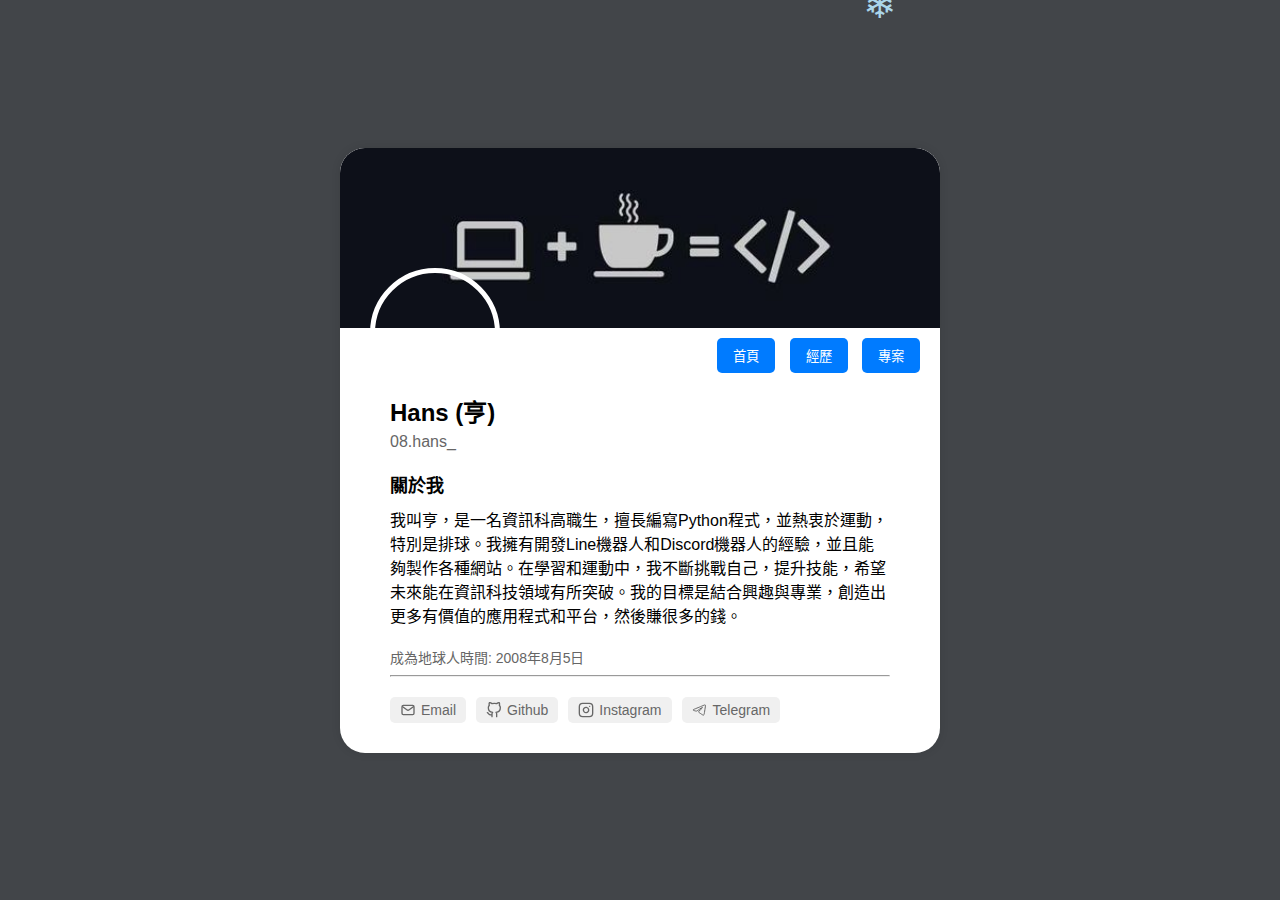
==== commit 9e542a6e: "add SITCON 2025" ====
--- a/index.html
+++ b/index.html
@@ -476,30 +476,29 @@
                                     </div>
                                 </div>
                                 <div class="experience-block">
+                                    <img src="/img/about/sitcon-2025.png" alt="2025-SITCON">
+                                    <div class="experience-text">
+                                        <h2>2025 - SITCON</h2>
+                                        <p>行政</p>
+                                    </div>
+                                </div>
+                            </div>
+                            <div class="carousel-item">
+                                <div class="experience-block">
                                     <img src="/img/about/coscup-2024.jpg" alt="2024-COSCUP">
                                     <div class="experience-text">
                                         <h2>2024 - COSCUP</h2>
                                         <p>會眾</p>
                                     </div>
                                 </div>
-                            </div>
-                            <div class="carousel-item">
                                 <div class="experience-block">
-                                    <img src="/img/about/coscup-2023.png"
-                                        alt="2023 - COSCUP">
+
+                                    <img src="/img/about/coscup-2023.png" alt="2023 - COSCUP">
                                     <div class="experience-text">
                                         <h2>2023 - COSCUP</h2>
                                         <p>會眾</p>
                                     </div>
                                 </div>
-                                <div class="experience-block">
-                                    <img src="/img/about/THJCC.png" alt="第二屆 - THJCC">
-                                    <div class="experience-text">
-                                        <h2>第二屆 - THJCC</h2>
-                                        <p>文書長</p>
-                                    </div>
-                                </div>
-
                             </div>
                             <div class="carousel-item">
                                 <div class="experience-block">
@@ -514,6 +513,16 @@
                                     <div class="experience-text">
                                         <h2>Hbot</h2>
                                         <p>開發者</p>
+                                    </div>
+                                </div>
+                            </div>
+
+                            <div class="carousel-item">
+                                <div class="experience-block">
+                                    <img src="/img/about/THJCC.png" alt="第二屆 - THJCC">
+                                    <div class="experience-text">
+                                        <h2>第二屆 - THJCC</h2>
+                                        <p>文書長</p>
                                     </div>
                                 </div>
                             </div>
@@ -547,7 +556,8 @@
                                     xmlns="http://www.w3.org/2000/svg" xmlns:xlink="http://www.w3.org/1999/xlink"
                                     viewBox="0 0 54.971 54.971" xml:space="preserve">
                                     <g id="SVGRepo_bgCarrier" stroke-width="0"></g>
-                                    <g id="SVGRepo_tracerCarrier" stroke-linecap="round" stroke-linejoin="round"></g>
+                                    <g id="SVGRepo_tracerCarrier" stroke-linecap="round" stroke-linejoin="round">
+                                    </g>
                                     <g id="SVGRepo_iconCarrier">
                                         <g>
                                             <path
@@ -567,12 +577,14 @@
                             <div class="link-item">
                                 <svg viewBox="0 0 24 24" fill="none" xmlns="http://www.w3.org/2000/svg">
                                     <g id="SVGRepo_bgCarrier" stroke-width="0"></g>
-                                    <g id="SVGRepo_tracerCarrier" stroke-linecap="round" stroke-linejoin="round"></g>
+                                    <g id="SVGRepo_tracerCarrier" stroke-linecap="round" stroke-linejoin="round">
+                                    </g>
                                     <g id="SVGRepo_iconCarrier">
                                         <path
                                             d="M6 6H6.01M6 18H6.01M5.2 10H18.8C19.9201 10 20.4802 10 20.908 9.78201C21.2843 9.59027 21.5903 9.28431 21.782 8.90798C22 8.48016 22 7.92011 22 6.8V5.2C22 4.0799 22 3.51984 21.782 3.09202C21.5903 2.71569 21.2843 2.40973 20.908 2.21799C20.4802 2 19.9201 2 18.8 2H5.2C4.07989 2 3.51984 2 3.09202 2.21799C2.71569 2.40973 2.40973 2.71569 2.21799 3.09202C2 3.51984 2 4.07989 2 5.2V6.8C2 7.92011 2 8.48016 2.21799 8.90798C2.40973 9.28431 2.71569 9.59027 3.09202 9.78201C3.51984 10 4.0799 10 5.2 10ZM5.2 22H18.8C19.9201 22 20.4802 22 20.908 21.782C21.2843 21.5903 21.5903 21.2843 21.782 20.908C22 20.4802 22 19.9201 22 18.8V17.2C22 16.0799 22 15.5198 21.782 15.092C21.5903 14.7157 21.2843 14.4097 20.908 14.218C20.4802 14 19.9201 14 18.8 14H5.2C4.07989 14 3.51984 14 3.09202 14.218C2.71569 14.4097 2.40973 14.7157 2.21799 15.092C2 15.5198 2 16.0799 2 17.2V18.8C2 19.9201 2 20.4802 2.21799 20.908C2.40973 21.2843 2.71569 21.5903 3.09202 21.782C3.51984 22 4.0799 22 5.2 22Z"
                                             stroke="#000000" stroke-width="2" stroke-linecap="round"
-                                            stroke-linejoin="round"></path>
+                                            stroke-linejoin="round">
+                                        </path>
                                     </g>
                                 </svg>
                                 Maybe Is Free - 免費託管
@@ -583,12 +595,14 @@
                             <div class="link-item">
                                 <svg viewBox="0 0 24 24" fill="none" xmlns="http://www.w3.org/2000/svg">
                                     <g id="SVGRepo_bgCarrier" stroke-width="0"></g>
-                                    <g id="SVGRepo_tracerCarrier" stroke-linecap="round" stroke-linejoin="round"></g>
+                                    <g id="SVGRepo_tracerCarrier" stroke-linecap="round" stroke-linejoin="round">
+                                    </g>
                                     <g id="SVGRepo_iconCarrier">
                                         <path
                                             d="M5 8L10 13M4 14L10 8L12 5M2 5H14M7 2H8M12.913 17H20.087M12.913 17L11 21M12.913 17L15.7783 11.009C16.0092 10.5263 16.1246 10.2849 16.2826 10.2086C16.4199 10.1423 16.5801 10.1423 16.7174 10.2086C16.8754 10.2849 16.9908 10.5263 17.2217 11.009L20.087 17M20.087 17L22 21"
                                             stroke="#000000" stroke-width="2" stroke-linecap="round"
-                                            stroke-linejoin="round"></path>
+                                            stroke-linejoin="round">
+                                        </path>
                                     </g>
                                 </svg>
                                 注音輸入法翻譯
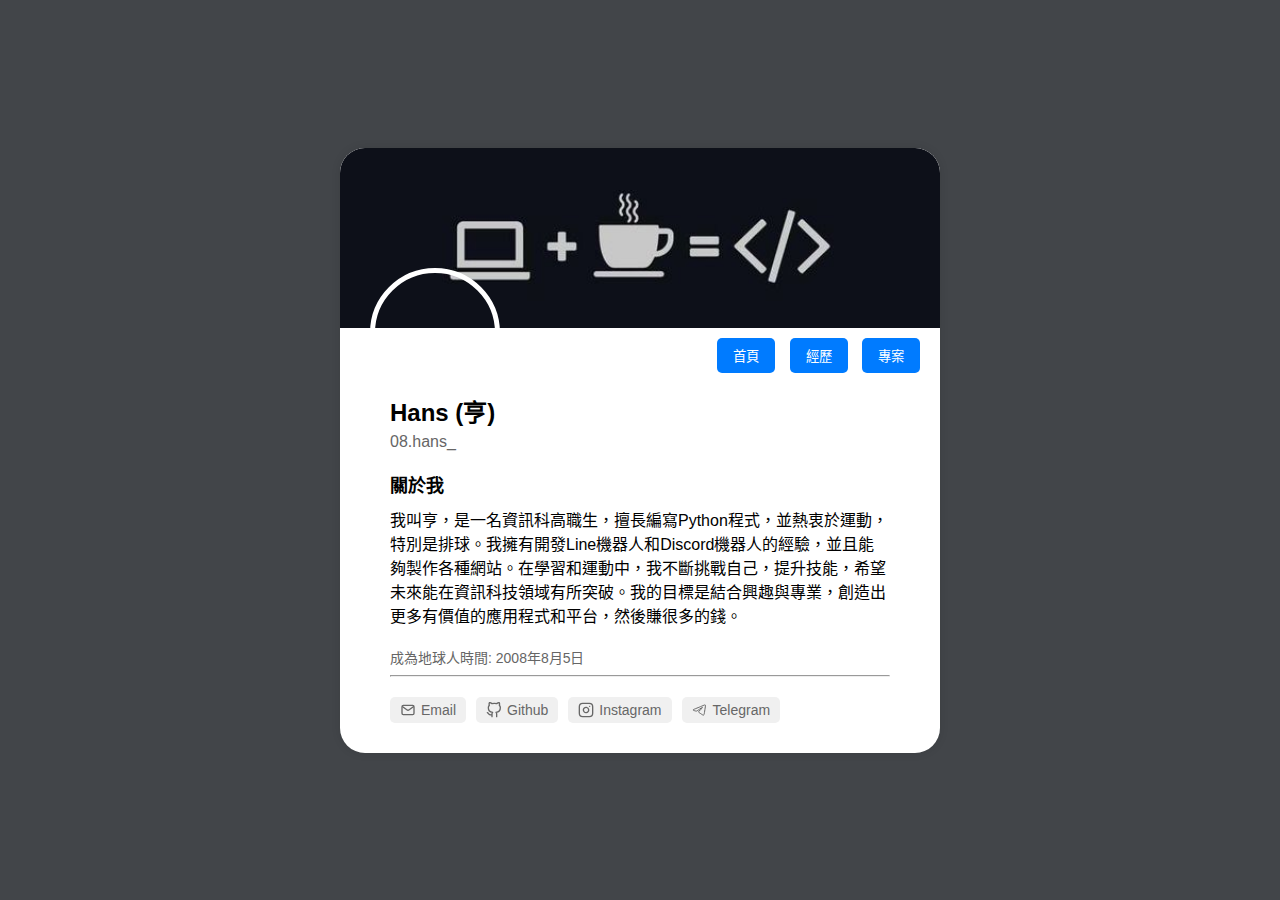
==== commit 364504e4: "刪除雪花" ====
--- a/index.html
+++ b/index.html
@@ -10,6 +10,7 @@
     <meta property="og:image" content="/img/avatar.jpg" />
     <meta property="og:description" content="來自台灣的高中生，擅長與後端打交道" />
     <script src="https://code.jquery.com/jquery-3.6.0.min.js"></script>
+    <!--
     <script type="text/javascript">
         (function ($) {
             $.fn.snow = function (options) {
@@ -53,6 +54,7 @@
             });
         });
     </script>
+    -->
     <style>
         body,
         html {
